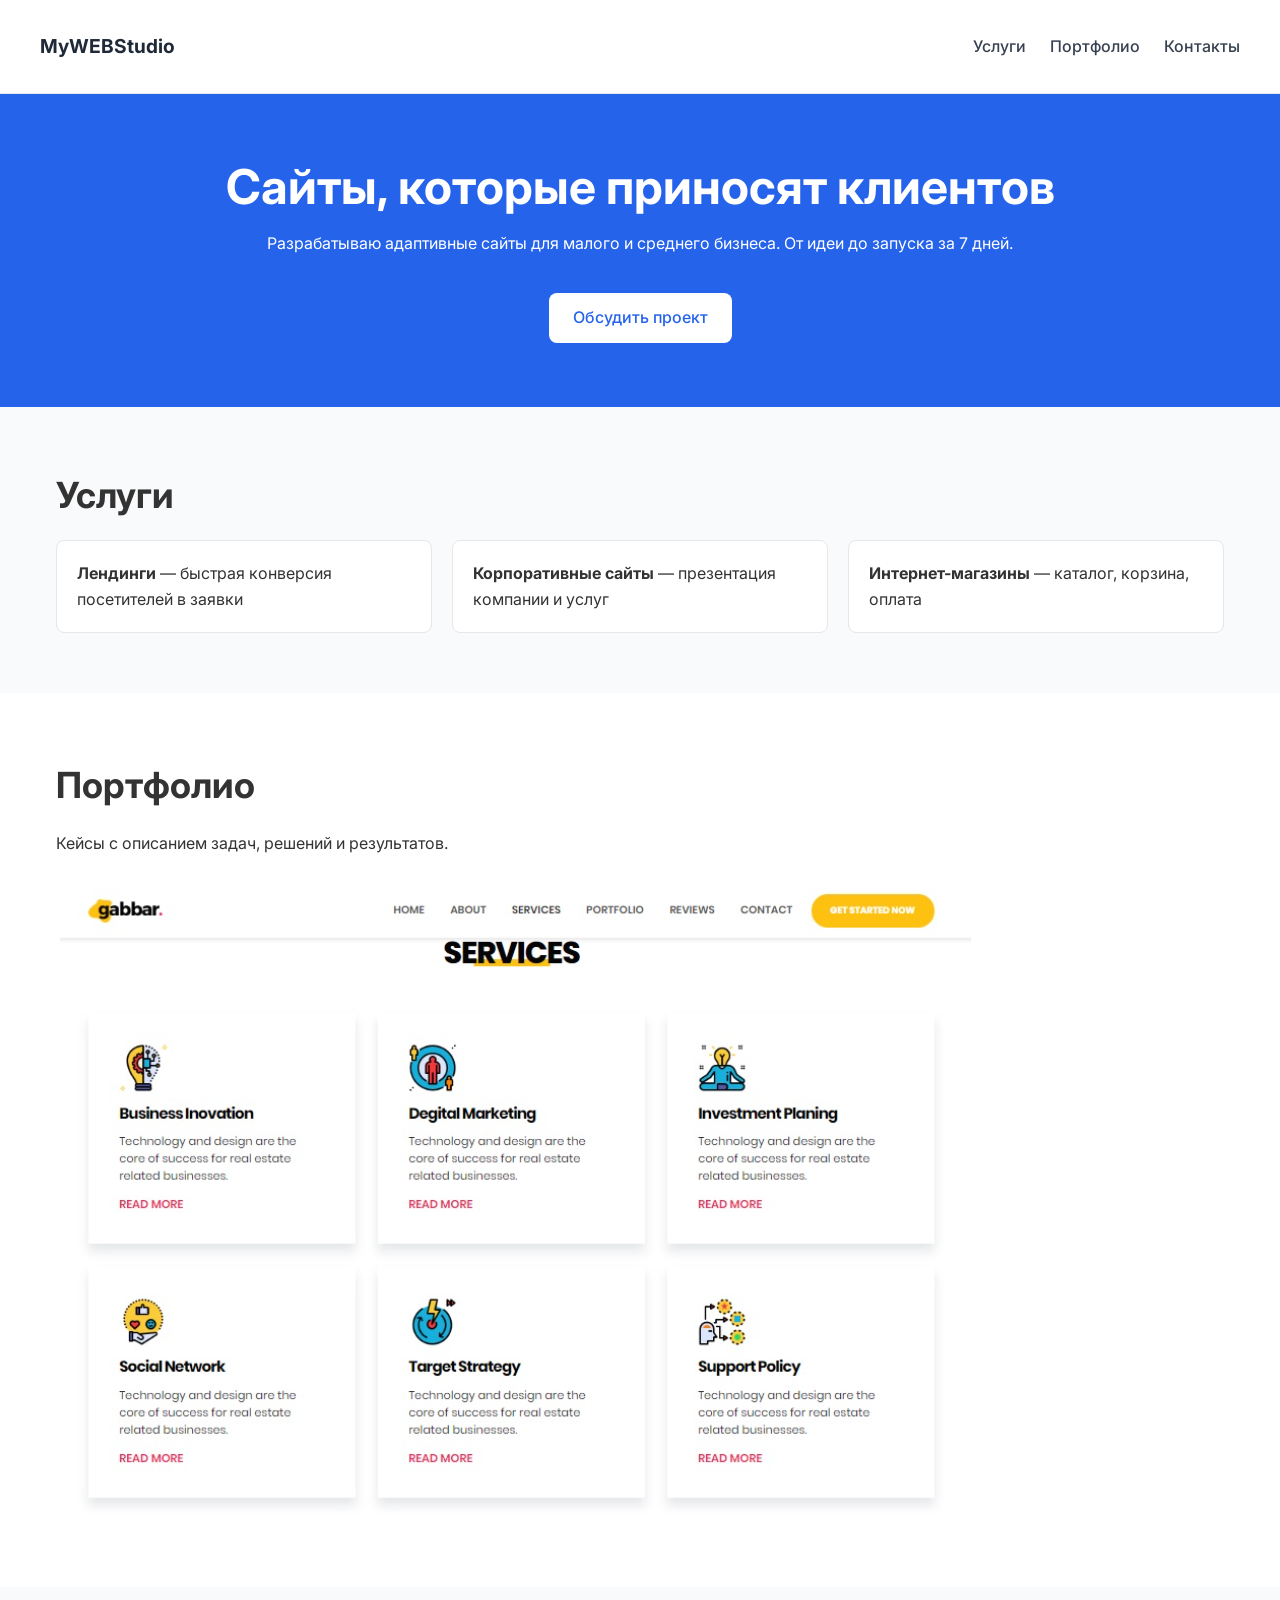
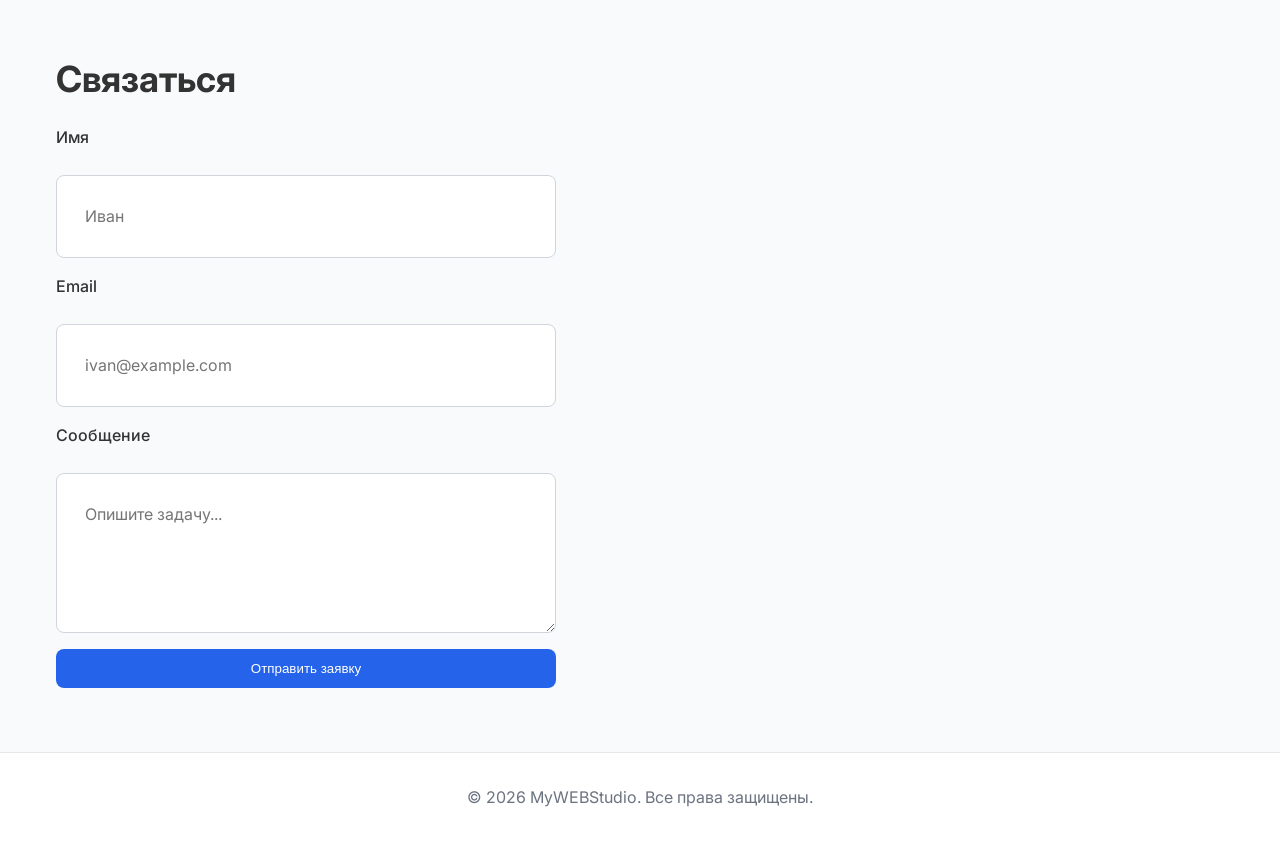
==== index.html @ 361a43e1 "initial commit" ====
﻿<!DOCTYPE html>
<html lang="ru">
<head>
    <meta charset="UTF-8">
    <meta name="viewport" content="width=device-width, initial-scale=1.0">
    <meta name="description" content="Создание современных сайтов под ключ: лендинги, корпоративные порталы, интернет-магазины. Адаптивно, быстро, с SEO-базой.">
    <title>Разработка сайтов под ключ | Веб-студия Elena</title>
    <link rel="stylesheet" href="style.css">
    <!-- Подключение шрифта Inter от Google -->
    <link rel="preconnect" href="https://fonts.googleapis.com">
    <link rel="preconnect" href="https://fonts.gstatic.com" crossorigin>
    <link href="https://fonts.googleapis.com/css2?family=Inter:wght@400;500;700&display=swap" rel="stylesheet">
</head>
<body>
    <header class="site-header">
        <div class="container header-flex">
            <a href="/" class="logo">MyWEBStudio</a>
            <button class="burger-btn" aria-label="Открыть меню">
                <span></span>
                <span></span>
                <span></span>
            </button>
            <nav class="main-nav">
                <ul>
                    <li><a href="#services">Услуги</a></li>
                    <li><a href="#portfolio">Портфолио</a></li>
                    <li><a href="#contact">Контакты</a></li>
                </ul>
            </nav>
        </div>
    </header>

    <main>
        <section id="hero">
            <div class="container">
                <h1>Сайты, которые приносят клиентов</h1>
                <p>Разрабатываю адаптивные сайты для малого и среднего бизнеса. От идеи до запуска за 7 дней.</p>
                <a href="#contact" class="btn">Обсудить проект</a>
            </div>
        </section>

        <section id="services">
            <div class="container">
                <h2>Услуги</h2>
                <ul>
                    <li><strong>Лендинги</strong> — быстрая конверсия посетителей в заявки</li>
                    <li><strong>Корпоративные сайты</strong> — презентация компании и услуг</li>
                    <li><strong>Интернет-магазины</strong> — каталог, корзина, оплата</li>
                </ul>
            </div>
        </section>

        <section id="portfolio">
            <div class="container">
                <h2>Портфолио</h2>
                <p>Кейсы с описанием задач, решений и результатов.</p>
                <img src="img/img1.png" alt="Скрины моих сайтов">
            </div>
        </section>

        <section id="contact">
            <div class="container">
                <h2>Связаться</h2>
                <form action="#" method="POST">
                    <label for="name">Имя</label>
                    <input type="text" id="name" name="name" required placeholder="Иван">

                    <label for="email">Email</label>
                    <input type="email" id="email" name="email" required placeholder="ivan@example.com">

                    <label for="message">Сообщение</label>
                    <textarea id="message" name="message" rows="4" required placeholder="Опишите задачу..."></textarea>

                    <button type="submit" class="btn">Отправить заявку</button>
                </form>
            </div>
        </section>
    </main>

    <footer>
        <div class="container">
            <p>© <span id="year"></span> MyWEBStudio. Все права защищены.</p>
        </div>
    </footer>

     <script>
        document.addEventListener('DOMContentLoaded', () => {
            // 1. Год в футере
            const yearSpan = document.getElementById('year');
            if (yearSpan) {
                yearSpan.textContent = new Date().getFullYear();
            }

            // 2. Мобильное меню (бургер)
            const burger = document.querySelector('.burger-btn');
            const nav = document.querySelector('.main-nav');

            if (burger && nav) {
                burger.addEventListener('click', () => {
                    nav.classList.toggle('open');
                });

                // Закрывать меню при клике на ссылку
                const navLinks = nav.querySelectorAll('a');
                navLinks.forEach(link => {
                    link.addEventListener('click', () => {
                        nav.classList.remove('open');
                    });
                });
            }
        });
    </script>
</body>
</html>
---- style.css ----
/* === 1. Сброс и база === */
*, *::before, *::after {
    box-sizing: border-box;
    margin: 0;
    padding: 0;
}

body {
    font-family: 'Inter', sans-serif, -apple-system, BlinkMacSystemFont, 'Segoe UI', Roboto, sans-serif;
    line-height: 1.6;
    color: #333;
    background: #fff;
}

img {
    max-width: 100%;
    display: block;
}

/* === 2. CSS-переменные (легко менять цвета) === */
:root {
    --color-primary: #2563eb; /* Синий акцент */
    --color-primary-hover: #1d4ed8;
    --color-text: #1f2937;
    --color-bg: #ffffff;
    --color-bg-alt: #f9fafb;
    --spacing-sm: 0.5rem;
    --spacing-md: 1rem;
    --spacing-lg: 2rem;
    --spacing-xl: 4rem;
    --container-width: 1200px;
    --border-radius: 8px;
}

/* === 3. Контейнер (центрирует контент) === */
.container {
    width: 100%;
    max-width: var(--container-width);
    margin: 0 auto;
    padding: 0 var(--spacing-md);
}

/* === 4. Типографика === */
h1 {
    font-size: clamp(1.75rem, 5vw, 3rem);
    line-height: 1.2;
    margin-bottom: var(--spacing-md);
}

h2 {
    font-size: clamp(1.5rem, 4vw, 2.25rem);
    margin-bottom: var(--spacing-md);
}

p {
    margin-bottom: var(--spacing-md);
}

/* === 5. Кнопки === */
.btn {
    display: inline-block;
    background: var(--color-primary);
    color: #fff;
    padding: 0.75rem 1.5rem;
    border-radius: var(--border-radius);
    text-decoration: none;
    font-weight: 500;
    border: none;
    cursor: pointer;
    transition: background 0.2s;
}

    .btn:hover {
        background: var(--color-primary-hover);
    }

/* === 6. Секции === */
section {
    padding: var(--spacing-xl) 0;
}

    section:nth-child(even) {
        background: var(--color-bg-alt);
    }
#hero{
    background-color: var(--color-primary);  /*задаем цвет фона */
    color: #fff; /*задаем цвет текста*/
    text-align: center;
    padding: 100 px 0;
}

#hero .btn{
 background-color: #fff;
 color: var(--color-primary);
 margin-top: 20px;
} 

/* === 7. Хедер === */
header {
    padding: var(--spacing-md) 0;
    border-bottom: 1px solid #e5e7eb;
    position: sticky;
    top: 0;
    background: #fff;
    z-index: 100;
}

    header .container {
        display: flex;
        justify-content: space-between;
        align-items: center;
    }

.logo {
    font-weight: 700;
    font-size: 1.25rem;
    text-decoration: none;
    color: var(--color-text);
}

nav ul {
    display: flex;
    gap: var(--spacing-lg);
    list-style: none;
}

nav a {
    text-decoration: none;
    color: var(--color-text);
    font-weight: 500;
}

    nav a:hover {
        color: var(--color-primary);
    }

/* === 8. Форма === */
form {
    display: grid;
    gap: var(--spacing-md);
    max-width: 500px;
}

label {
    font-weight: 500;
    display: block;
    margin-bottom: var(--spacing-sm);
}

input, textarea {
    width: 100%;
    padding: 1.75rem;
    border: 1px solid #d1d5db;
    border-radius: var(--border-radius);
    font: inherit;
}

    input:focus, textarea:focus {
        outline: 2px solid var(--color-primary);
        border-color: transparent;
    }

/* === 9. Футер === */
footer {
    padding: var(--spacing-lg) 0;
    text-align: center;
    border-top: 1px solid #e5e7eb;
    color: #6b7280;
}

#services {
    padding: 60px 20px; /* 60px сверху/снизу, 20px слева/справа */
}

#services ul{
    display: flex;
    gap: 20px;
    list-style: none;
    padding: 0;
}
#services li{
    background: #fff;
    border: 1px solid #e5e7eb;
    padding: 20px;
    border-radius: 8px;
    flex: 1;
    transition: box-shadow 0.3s;
}

#services li:hover {
    box-shadow: 0 4px 12 px rgba(0,0,0,0.1);
    border-color: var(--color-primary);
}
.header-inner{
    display: flex;
    justify-content: space-between;
    align-items: center;
}
.burger{
    display: none;
    background: none;
    border: none;
    cursor: pointer;
    padding: 10px;
}
.burger span{
    display: block;
    width: 25px;
    height: 3px;
    background: var(--color-text);
    margin: 5px 0;
    transition: 0.3s;
}
/* === БАЗОВЫЕ ОТСТУПЫ (чтобы ничего не ехало) === */
* { box-sizing: border-box; }

/* === ШАПКА === */
.site-header {
    background: #fff;
    border-bottom: 1px solid #e5e7eb;
    position: sticky;
    top: 0;
    z-index: 100;
}
.header-flex {
    display: flex;
    justify-content: space-between;
    align-items: center;
    padding: 15px 0;
}
.logo { font-weight: 700; font-size: 1.2rem; text-decoration: none; color: #1f2937; }

/* === МЕНЮ (Десктоп) === */
.main-nav ul {
    display: flex;
    gap: 24px;
    list-style: none;
    margin: 0;
    padding: 0;
}
.main-nav a {
    text-decoration: none;
    color: #374151;
    font-weight: 500;
    transition: color 0.2s;
}
.main-nav a:hover { color: var(--color-primary, #2563eb); }

/* === БУРГЕР (Скрыт на ПК) === */
.burger-btn {
    display: none;
    background: none;
    border: none;
    cursor: pointer;
    padding: 5px;
}
.burger-btn span {
    display: block;
    width: 26px;
    height: 3px;
    background: #1f2937;
    margin: 5px 0;
    border-radius: 2px;
    transition: 0.3s;
}

/* === АДАПТИВ (Мобильные ≤768px) === */
@media (max-width: 768px) {
    .burger-btn { display: block; } /* Показываем полоски */
    
    .main-nav {
        display: none; /* Скрываем меню */
        position: absolute;
        top: 100%; left: 0; right: 0;
        background: #fff;
        padding: 20px;
        box-shadow: 0 10px 20px rgba(0,0,0,0.1);
    }
    .main-nav.open { display: block; } /* Класс для открытия */
    
    .main-nav ul { flex-direction: column; gap: 15px; }
    
    /* Hero и отступы */
    #hero { padding: 60px 0; }
    #hero h1 { font-size: 1.8rem; }
    .container { padding: 0 16px; }
    
    /* Услуги в колонку */
    #services ul { flex-direction: column; }
    #services li { width: 100%; }
    
    /* Форма под палец */
    input, textarea, .btn { font-size: 16px !important; }
}
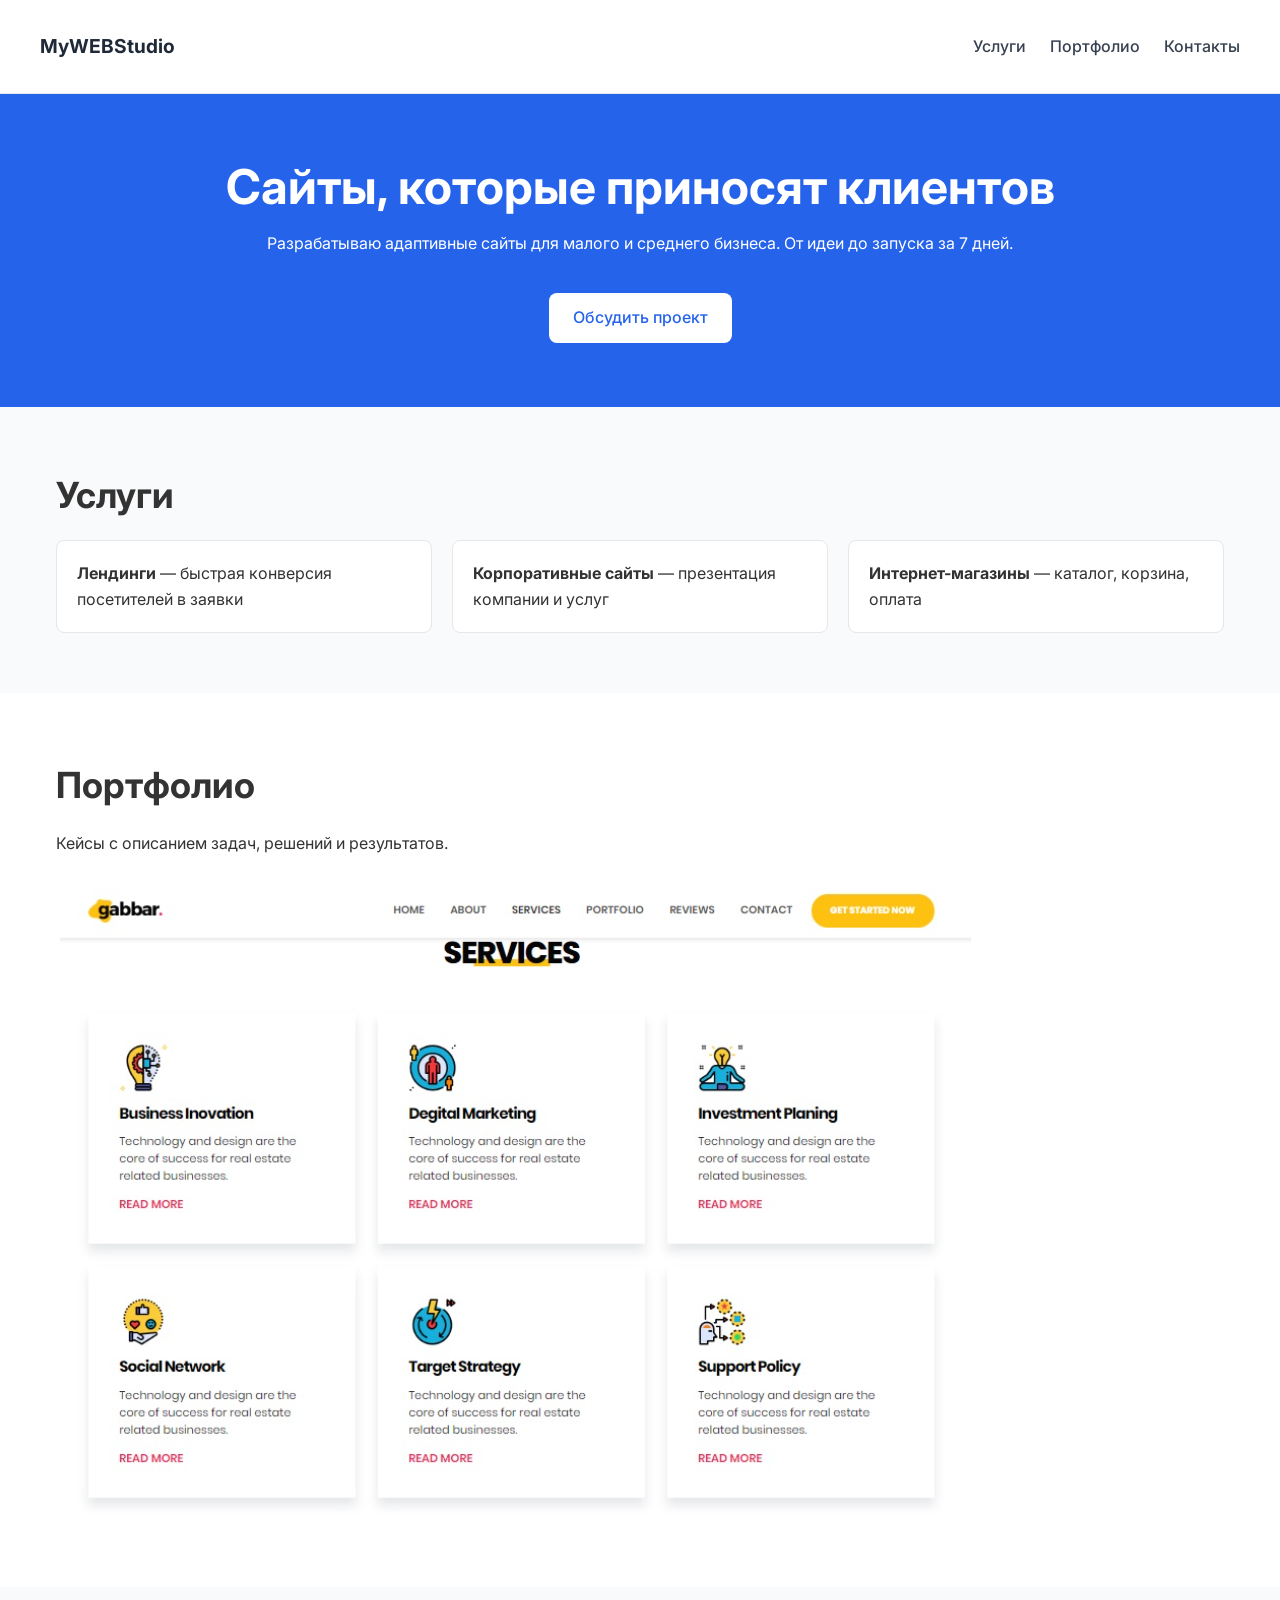
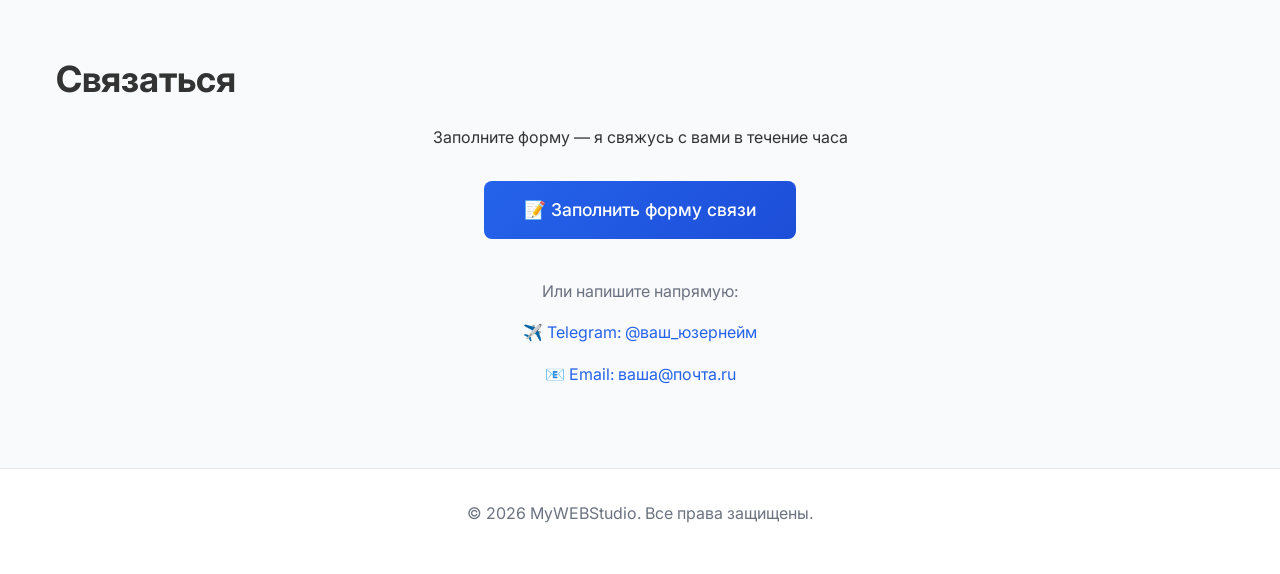
==== commit 9919c686: "initial commit: add site files" ====
--- a/index.html
+++ b/index.html
@@ -11,7 +11,7 @@
     <link rel="preconnect" href="https://fonts.gstatic.com" crossorigin>
     <link href="https://fonts.googleapis.com/css2?family=Inter:wght@400;500;700&display=swap" rel="stylesheet">
 </head>
-<body>
+<body> 
     <header class="site-header">
         <div class="container header-flex">
             <a href="/" class="logo">MyWEBStudio</a>
@@ -58,23 +58,39 @@
             </div>
         </section>
 
-        <section id="contact">
-            <div class="container">
-                <h2>Связаться</h2>
-                <form action="#" method="POST">
-                    <label for="name">Имя</label>
-                    <input type="text" id="name" name="name" required placeholder="Иван">
-
-                    <label for="email">Email</label>
-                    <input type="email" id="email" name="email" required placeholder="ivan@example.com">
-
-                    <label for="message">Сообщение</label>
-                    <textarea id="message" name="message" rows="4" required placeholder="Опишите задачу..."></textarea>
-
-                    <button type="submit" class="btn">Отправить заявку</button>
-                </form>
-            </div>
-        </section>
+       <section id="contact">
+    <div class="container">
+        <h2>Связаться</h2>
+        <p style="margin-bottom: 30px; text-align: center;">
+            Заполните форму — я свяжусь с вами в течение часа
+        </p>
+        
+        <!-- Кнопка открытия формы -->
+        <div style="text-align: center;">
+            <a href="https://qform.link/form_Gnc6e4u8IUzak3759yrsE_OahoaY5WDF" 
+               target="_blank" 
+               class="btn btn-primary"
+               style="padding: 15px 40px; font-size: 1.1rem;">
+                📝 Заполнить форму связи
+            </a>
+        </div>
+        
+        <!-- Альтернативные контакты -->
+        <div style="margin-top: 40px; text-align: center; color: #6b7280;">
+            <p>Или напишите напрямую:</p>
+            <p>
+                <a href="https://t.me/ВАШ_ЮЗЕРНЕЙМ" target="_blank" style="color: var(--color-primary); text-decoration: none;">
+                    ✈️ Telegram: @ваш_юзернейм
+                </a>
+            </p>
+            <p>
+                <a href="mailto:ВАША_ПОЧТА" style="color: var(--color-primary); text-decoration: none;">
+                    📧 Email: ваша@почта.ru
+                </a>
+            </p>
+        </div>
+    </div>
+</section>
     </main>
 
     <footer>
--- a/style.css
+++ b/style.css
@@ -10,7 +10,7 @@
     line-height: 1.6;
     color: #333;
     background: #fff;
-}
+} 
 
 img {
     max-width: 100%;
@@ -291,4 +291,29 @@
     
     /* Форма под палец */
     input, textarea, .btn { font-size: 16px !important; }
+}
+/* Кнопка формы связи */
+.btn-primary {
+    background: linear-gradient(135deg, var(--color-primary), var(--color-primary-hover));
+    color: #fff;
+    border: none;
+    border-radius: var(--border-radius);
+    cursor: pointer;
+    transition: transform 0.2s, box-shadow 0.2s;
+    display: inline-flex;
+    align-items: center;
+    gap: 8px;
+}
+
+.btn-primary:hover {
+    transform: translateY(-2px);
+    box-shadow: 0 8px 25px rgba(37, 99, 235, 0.4);
+}
+
+/* Адаптив для кнопки */
+@media (max-width: 480px) {
+    .btn-primary {
+        width: 100%;
+        justify-content: center;
+    }
 }
